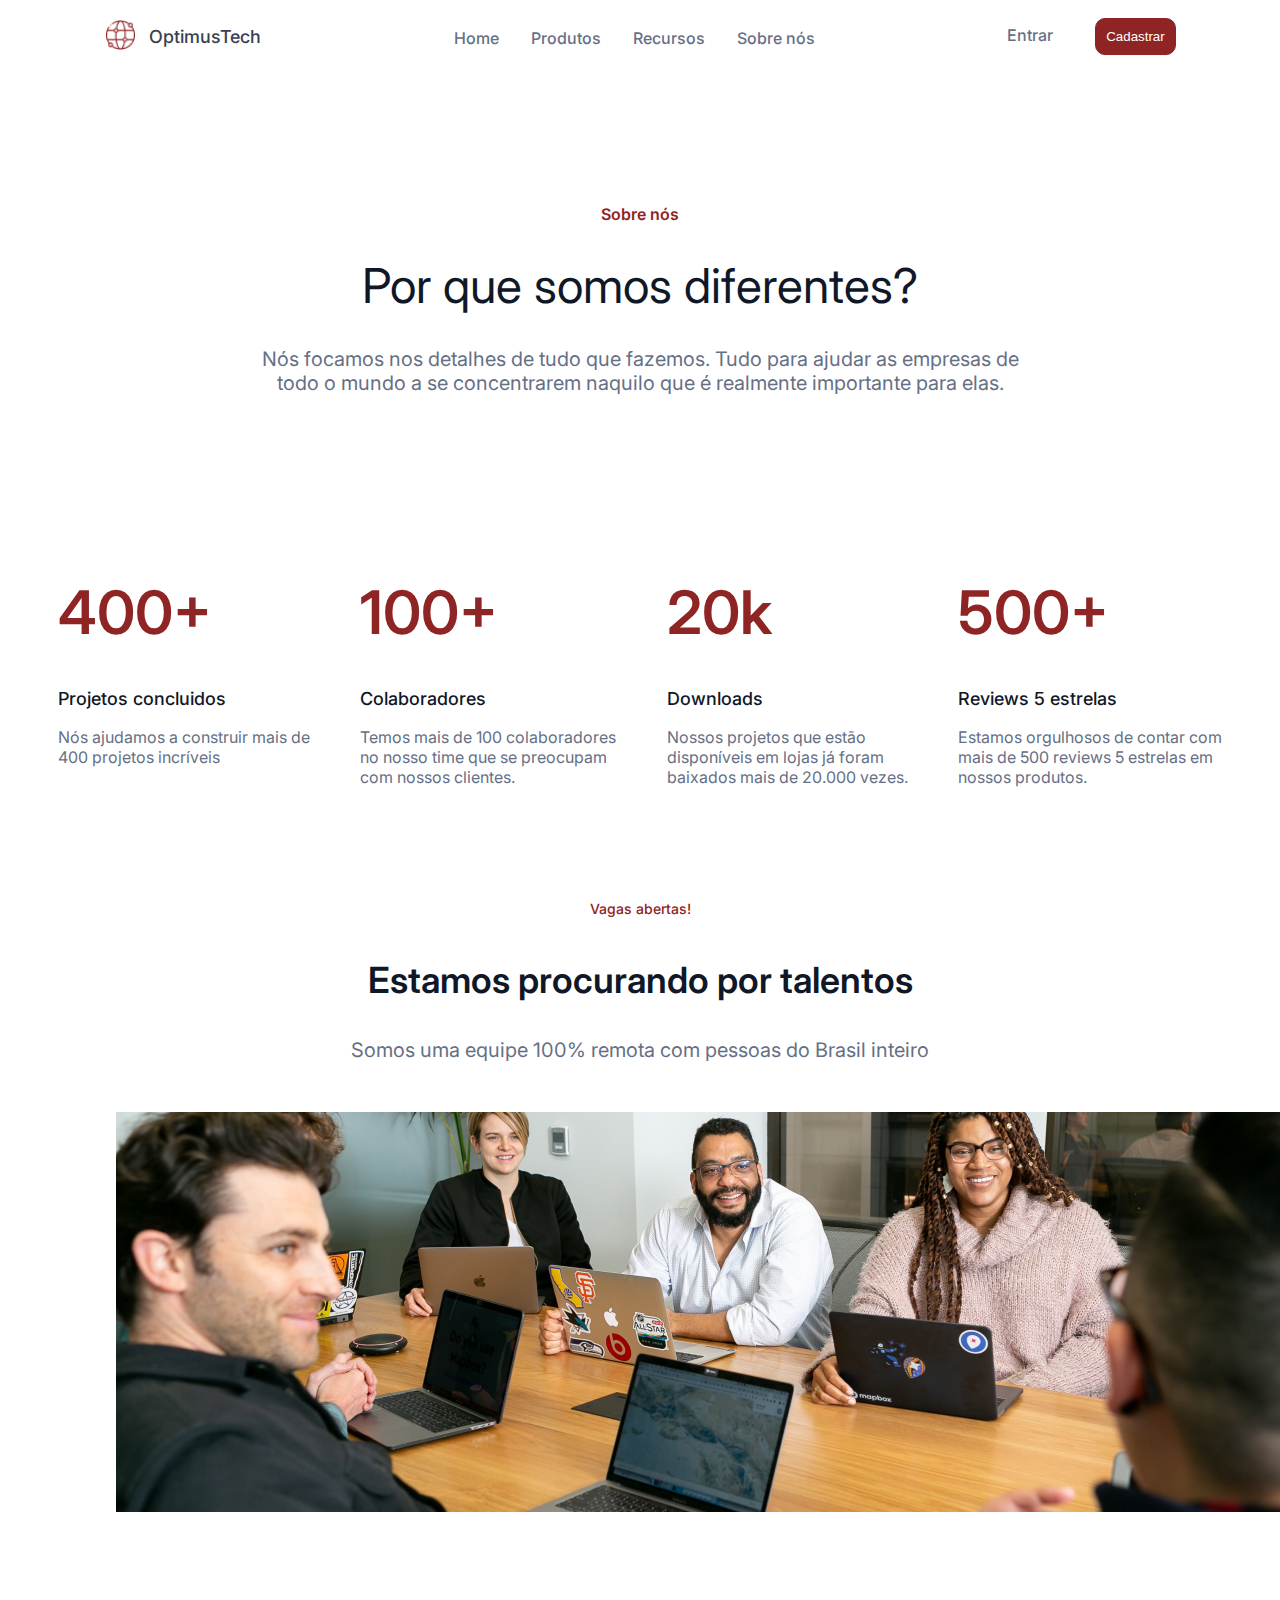
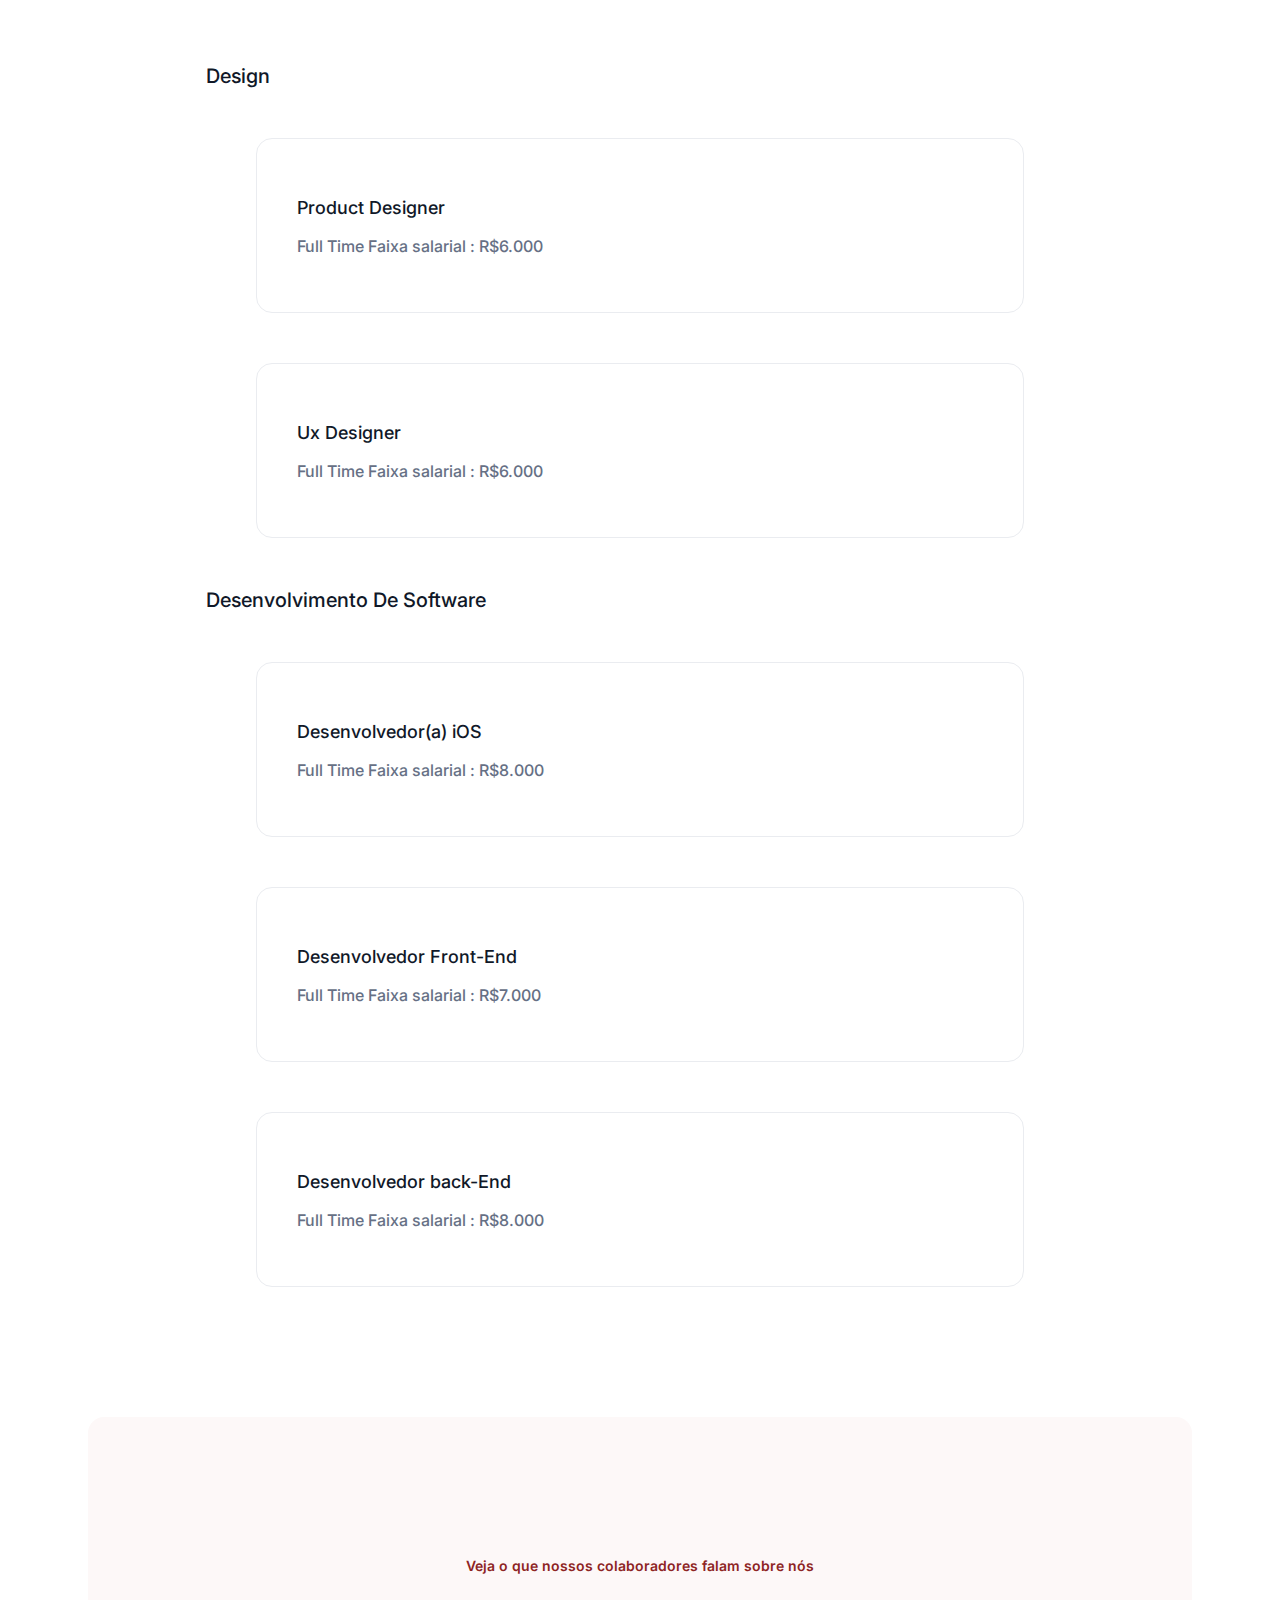
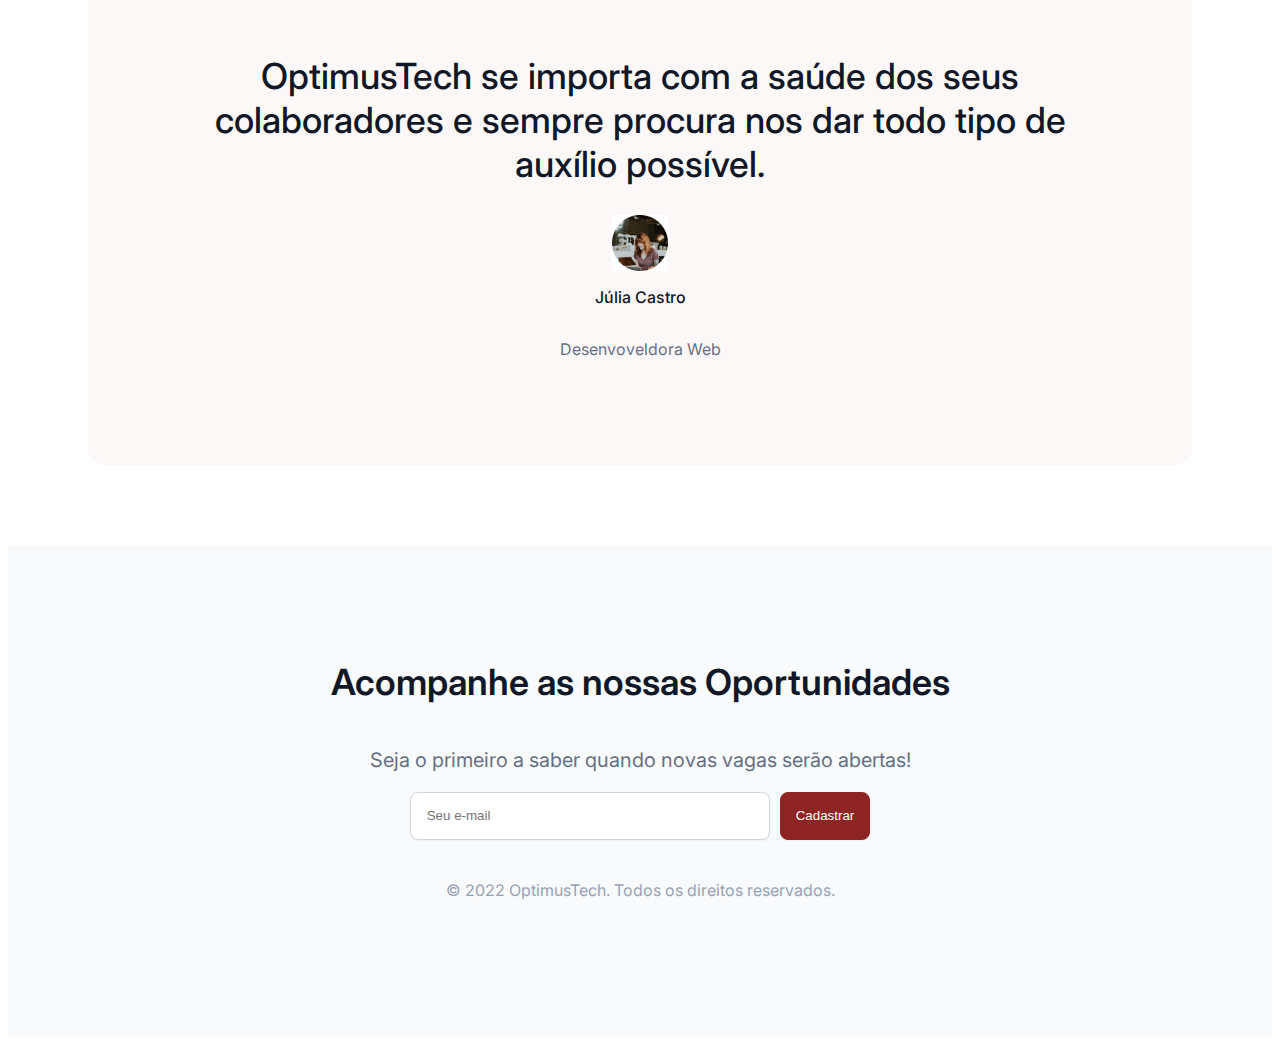
==== index.html @ d73b1deb "first commit" ====
<!DOCTYPE html>
<html lang="pt_br">
<head>
    <meta charset="UTF-8">
    <meta http-equiv="X-UA-Compatible" content="IE=edge">
    <meta name="viewport" content="width=device-width, initial-scale=1.0">
    <title>7daysOfCode</title>
    
    <link rel="stylesheet" type="text/css" href="style.css">
</head>
<body>



<nav class="cabecalho-menu">
 
    <div class="imagem">
      
        <img src="logo.jpg" alt="logo">  
        <p>OptimusTech</p>
        
        
    </div>

    <div class="menu">
    <a class="cabecalho-menu-item">Home</a>
    <a class="cabecalho-menu-item">Produtos</a>
    <a class="cabecalho-menu-item">Recursos</a>
    <a class="cabecalho-menu-item">Sobre nós</a>
</div>
   


    <div class="botoes">
        <a class="botoes-item">Entrar</a>
        <button>Cadastrar</button>
   
    </div>


</nav>


<header class="cabecalho-principal">
    <div class="conteudo">

        <p class="sobre">Sobre nós</p>
        <h1>Por que somos diferentes?</h1>
      
        <p class="sobre-conteudo">Nós focamos nos detalhes de tudo que fazemos. Tudo para ajudar as empresas de <br> todo o mundo a se concentrarem naquilo que é realmente importante para elas.</p>

</header>

<main class="metricas">

<div class="projetos">
 <h1>400+</h1>
 <p class="titulo">Projetos concluidos</p>
<p class="desc">Nós ajudamos a construir mais de <br>400 projetos incríveis</p>
</div>



<div class="colaboradores">
 <h1>100+</h1>
 <p class="titulo"> Colaboradores</p>
<p class="desc">Temos mais de 100 colaboradores<br> no nosso time que se preocupam <br>com nossos clientes.</p>
</div>

<div class="download">
    <h1>20k</h1>
    <p class="titulo">Downloads</p>
   <p class="desc">Nossos projetos que estão <br>disponíveis em lojas já foram <br>baixados mais de 20.000 vezes.</p>
   </div>


   <div class="Reviwes">
    <h1>500+</h1>
    <p class="titulo">Reviews 5 estrelas</p>
   <p class="desc">Estamos orgulhosos de contar com<br> mais de 500 reviews 5 estrelas em <br>nossos produtos.</p>
   </div>



</main>

<section class="vagas">
<div class="vagas-descriçao">
<p class="titulo-vagas">Vagas abertas!</p>
<p class="subtitulo">Estamos procurando por talentos</p>
<p class="vagas-somos"> Somos uma equipe 100% remota com pessoas do Brasil inteiro</p>

<img src="Image.jpg" alt="imagem vagas">


</div>

</section>
<section class="vagas-anunciadas">
<div class="tipos-vagas">
  <p class="tipos">Design</p>
  <div class="descriçao-1">
  <p class="descriçao-titulo">Product Designer</p>
  <p class="time">Full Time  Faixa salarial : R$6.000</p>

</div>

<div class="descriçao-1">
    <p class="descriçao-titulo">Ux Designer</p>
    <p class="time">Full Time  Faixa salarial : R$6.000</p>
  
  </div>



  <div class="tipos-vagas">
    <p class="tipos">Desenvolvimento De Software</p>
    <div class="descriçao-1">
    <p class="descriçao-titulo">Desenvolvedor(a) iOS</p>
    <p class="time">Full Time  Faixa salarial : R$8.000</p>
  
  </div>
  
  <div class="descriçao-1">
      <p class="descriçao-titulo">Desenvolvedor Front-End</p>
      <p class="time">Full Time  Faixa salarial : R$7.000</p>
    
    </div>



    <div class="descriçao-1">
        <p class="descriçao-titulo">Desenvolvedor back-End</p>
        <p class="time">Full Time  Faixa salarial : R$8.000</p>
      
      </div>



</section>

<section class="content">
    <p class="content-titulo">Veja o que nossos colaboradores falam sobre nós</p>
    <h2 class="content-sobre">OptimusTech se importa com a saúde dos seus colaboradores e sempre procura nos dar todo tipo de auxílio possível.</h2>
    <img src="Avatar.jpg" alt="avatar">
    <p class="content-avatar">Júlia Castro</p>
    <p class="content-sobre-avatar">Desenvoveldora Web</p>
</section>




<footer class="rotape">
    <h1>Acompanhe as nossas Oportunidades</h1>
    <p class="rotape-desc">Seja o primeiro a saber quando novas vagas serão abertas! </p>
    <div class="email">
    <input  class="input" type="text" id="email"  name="email" placeholder="Seu e-mail">
    <button >Cadastrar </button>
</div>
    <p class="direitos">© 2022 OptimusTech. Todos os direitos reservados.</p>
</footer>

    
</body>
</html>
---- style.css ----
@import url('https://fonts.googleapis.com/css2?family=Hurricane&family=IBM+Plex+Sans+Arabic:wght@300&family=Inter:wght@500&family=Nunito&family=Open+Sans:ital,wght@1,300&family=Pacifico&family=Ramaraja&family=Righteous&family=Roboto:ital,wght@0,100;0,400;0,700;1,100&family=Sarala&display=swap');


.cabecalho-menu {
    display:flex;
    
   
    justify-content:space-around;
    
}
.menu {
    display: flex;
  
  
    gap:32px;
    padding:10px;
    margin:10px;
}

.cabecalho-menu-item {
    font-family: 'Inter', sans-serif;
    font-weight: 500;
    font-size:16px;
    color:#667085;
   
   
   }

   .botoes {
    display:flex;
   flex-direction: row;
   align-items: baseline;
   gap:32px;

  

}

.botoes-item{

 font-family: 'Inter', sans-serif;
 font-weight: 500;
 font-size:16px;
 color:#667085;
}

.botoes button {
    background-color: #8E2424;
    border: 1px solid #8E2424;
box-sizing: border-box;
box-shadow: 0px 1px 2px rgba(16, 24, 40, 0.05);
margin:10px;
padding:10px;
border-radius: 10px;
color:#FFFFFF;
}

.imagem {
    display:flex;
    flex-direction: row;
    align-items: flex-start;
    
    height: 10px;
    gap:2px;
  
  

}


.imagem img{
 
   height: 30px;
   margin: 12px;
}


.imagem p{
    font-family: 'Inter', sans-serif;
    font-weight: 500;
    font-size:18px;
    color:#3A404E;

}




.cabecalho-principal{
    
    text-align: center;
    padding:90px;
    margin:30px;
   
    
}




.sobre{
    color:#8E2424;
    font-family: 'Inter', sans-serif;
    font-weight: 600;
    font-size:16px;
 }




.conteudo h1 {
    color:#101828;
    font-family: 'Inter', sans-serif;
    font-size:48px;
    font-weight: 400;


}


.sobre-conteudo{
    font-family: 'Inter', sans-serif;
    color:#667085;
    font-weight: 400;
    font-size:20px;

}


.metricas{
    display: flex;
    align-content: center;
    justify-content: space-evenly;
   
}


.metricas h1 {
    font-family: 'Inter', sans-serif;
    color:#8E2424;
    font-weight: 600;
    font-size:60px;
}



.titulo{
    font-size:18px;
    font-family: 'Inter', sans-serif;
    color:#101828;
    font-weight: 500;

}


.desc {
   color: #667085;
   font-family: 'Inter', sans-serif;
   font-weight: 400;
   font-size:16px;
}

.vagas{
    padding:68px;
    margin:10px;
    display: flex;
    flex-direction: column;
text-align: center;
font-family: 'Inter', sans-serif;

}


.titulo-vagas{
 color:
 #8E2424;
 
 border-radius: 15px;
 box-sizing: border-box;
 font-weight: 500;
 font-size:14px;
 font-family: 'Inter', sans-serif;
 padding: 5px;
}

.subtitulo{
 color:#101828;
 font-size:36px;
 font-family: 'Inter', sans-serif;
 font-weight: 600;
}


.vagas-somos {
    color: #667085;
    font-size:20px;
    font-weight: 400;
    font-family: 'Inter', sans-serif;
    
}

.vagas img {
    padding: 20px;
    margin: 10px;
}



.vagas-anunciadas{
    display: flex;
   flex-direction: column;
   align-items: center;
   padding-top: 20px;
   margin-top:10px;
   
   font-family: 'Inter';
 

}

.tipos-vagas{
    color:#101828;
   
font-style: normal;
font-weight: 500;
font-size: 20px;


}

.tipo{
   
color: #101828;




}

.descriçao-1{

    border: 1px solid #EAECF0;
box-sizing: border-box;
border-radius: 16px;
background: #FFFFFF;
align-self: stretch;
margin: 50px;
padding: 40px;
width: 768px;


}


.descriçao-titulo{
    color:#101828;
    font-weight: 500;
font-size: 18px;
}

.time{
    color: #667085;
    font-weight: 500;
font-size: 16px;

}

.content{
    display: flex;
   flex-direction: column;
   align-items: center;
   background: rgba(196, 25, 25, 0.03);
   border-radius: 16px;
   font-family: 'Inter';
   position: static;
   padding: 90px;
  margin: 80px;
  flex: 1;
   top: 0px;


}

.content-titulo{
    color:
    #8E2424;
    font-weight: 600;
font-size: 14px;
margin:10px;
padding: 40px;

}


.content-sobre{
    font-weight: 500;
    font-size: 36px;
    color:#101828;
    text-align: center;
}



.content img{
    width: 56px;
height: 56px;

}


.content-avatar {
    color:#101828;
   
font-style: normal;
font-weight: 500;
font-size: 16px;
}

.content-sobre-avatar{
 color: #667085;
}



.rotape {
    display: flex;
    flex-direction: column;
    align-items: center;
    background: #F9FAFB;
    font-family: 'Inter';
    padding:90px;
  

}

.rotape h1{
    color:#101828;
    font-weight: 600;
    font-size: 36px;
}

.rotape-desc{
color:#667085;
font-weight: 400;
font-size: 20px;

}


.email{
    display: flex;

    flex-direction: row;
    gap:10px;
}


.input {
   
align-items: center;
padding: 12px 14px 12px 16px;
    background: #FFFFFF;
border: 1px solid #D0D5DD;
box-sizing: border-box;
width: 360px;
height: 48px;

box-shadow: 0px 1px 2px rgba(16, 24, 40, 0.05);
border-radius: 8px;
}



button {
    background: #8E2424;
    background-size:cover;

border: 1px solid #8E2424;
box-sizing: border-box;
box-shadow: 0px 1px 2px rgba(16, 24, 40, 0.05);
border-radius: 8px;
color:#FFFFFF;
padding:15px;
}

.direitos{
    margin-top:10px;
    padding:30px;
    display: flex;
    flex-direction: row;
    color: #98A2B3;
    font-weight: 400;
font-size: 16px;

}
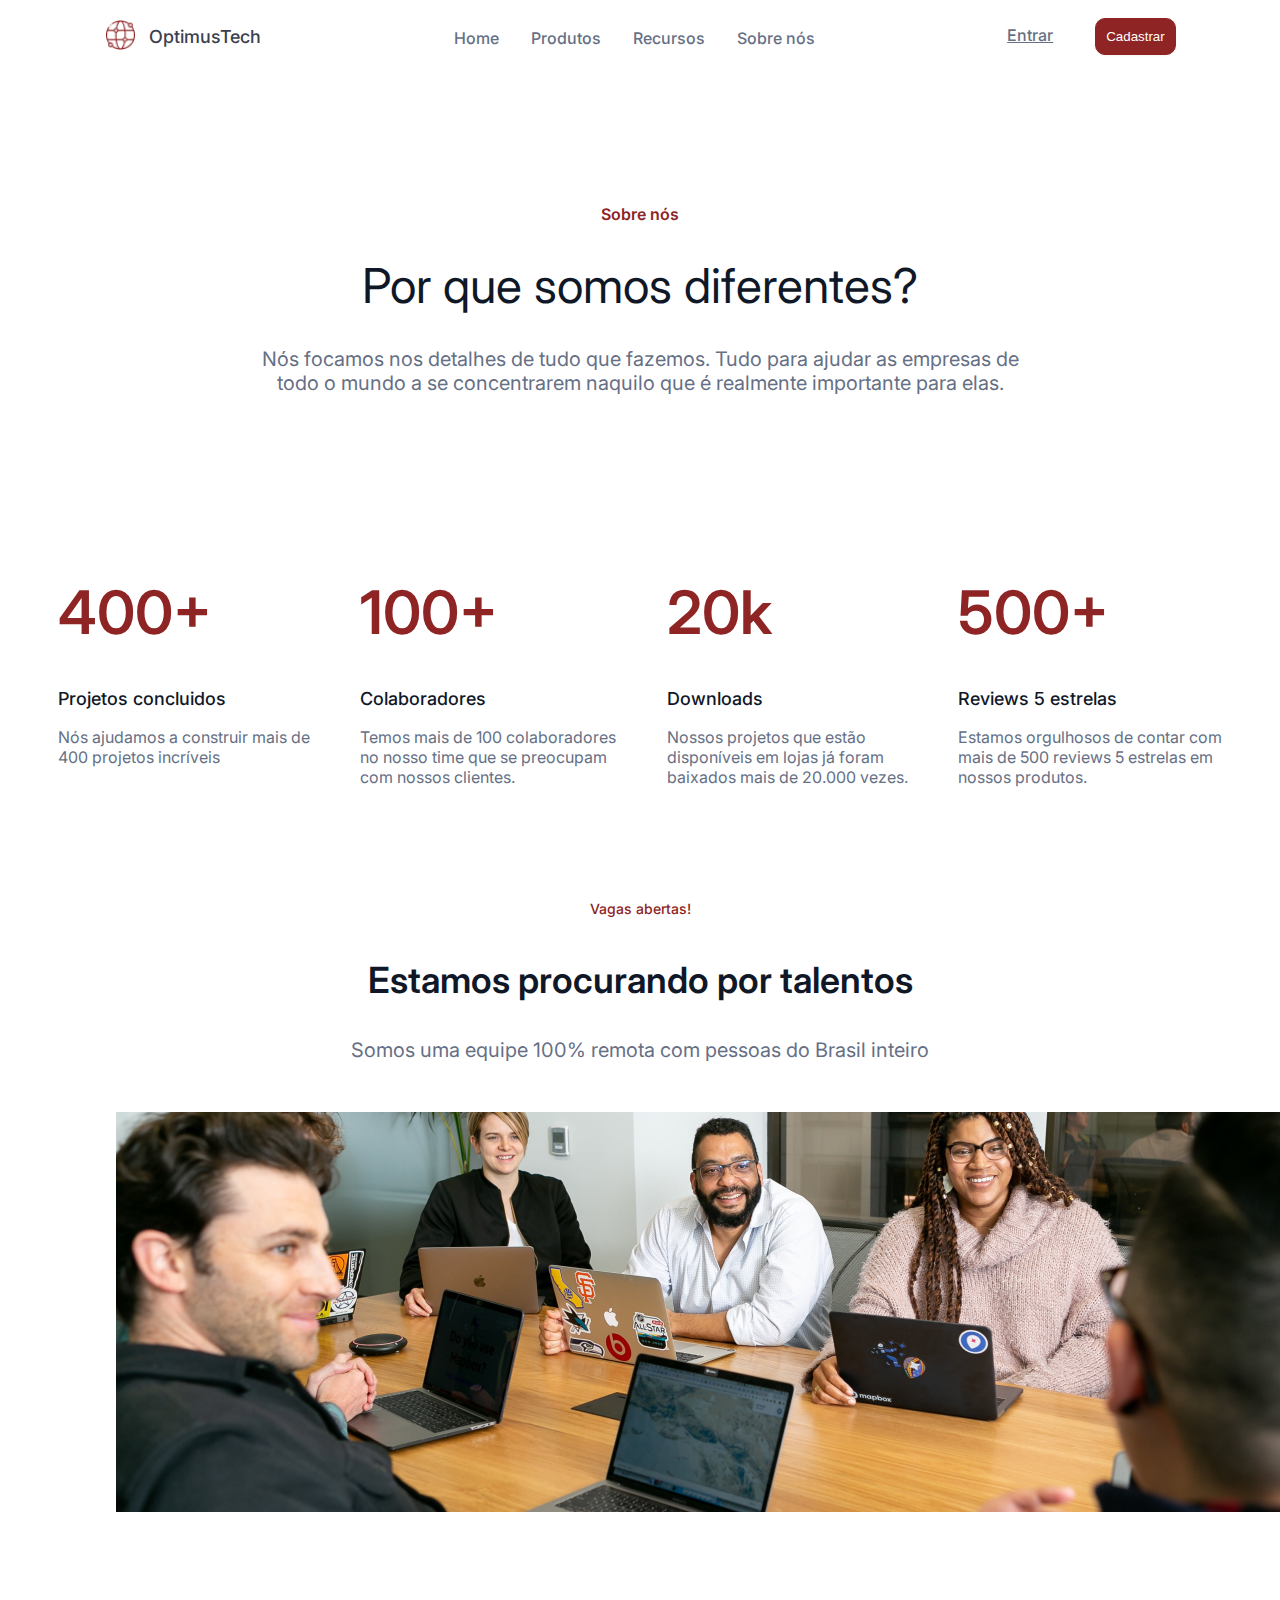
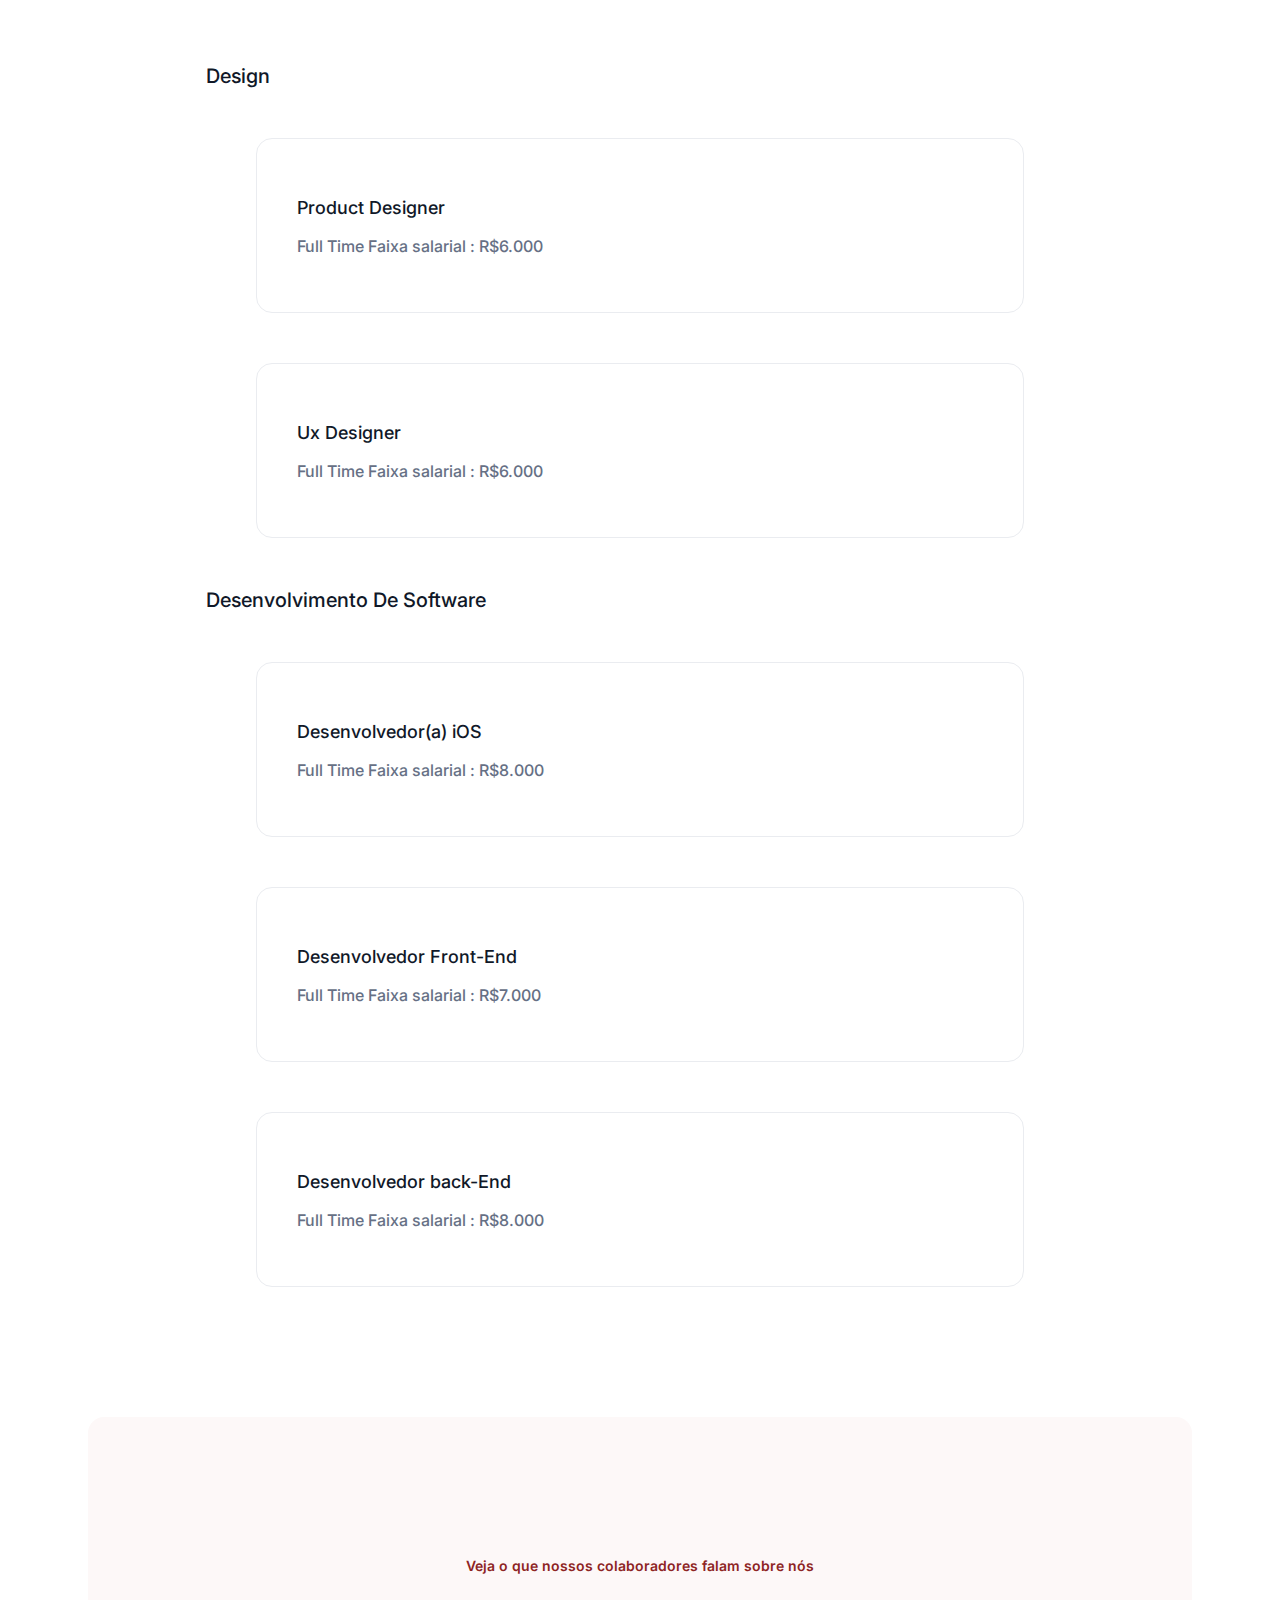
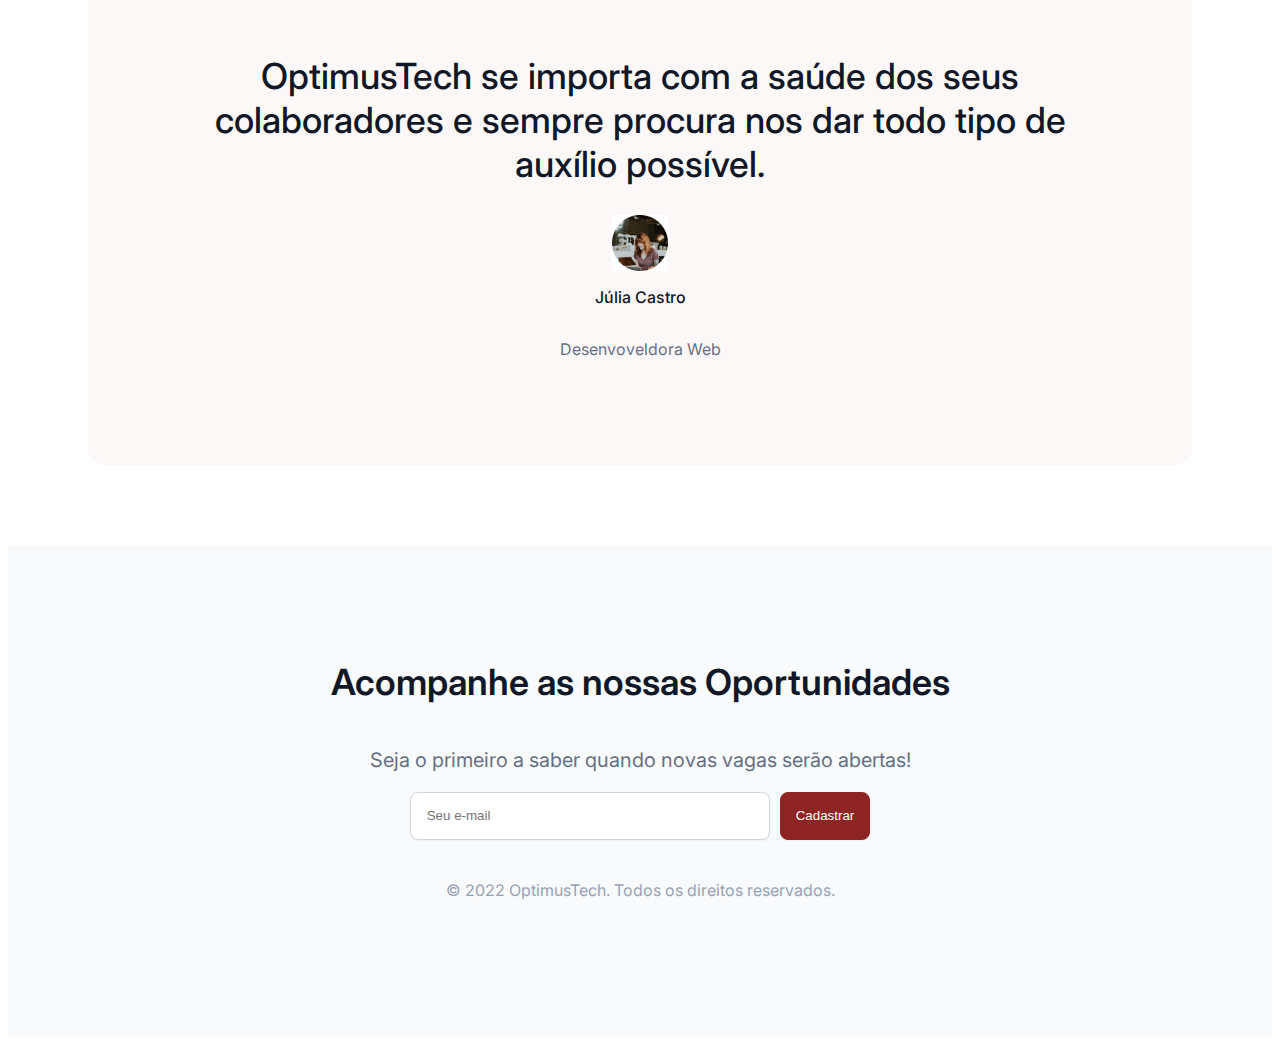
==== commit 3f0222f6: "alterações" ====
--- a/index.html
+++ b/index.html
@@ -32,8 +32,8 @@
 
 
     <div class="botoes">
-        <a class="botoes-item">Entrar</a>
-        <button>Cadastrar</button>
+        <a class="botoes-item" href="entrar.html">Entrar</a>
+         <button>Cadastrar</button></a>
    
     </div>
 
